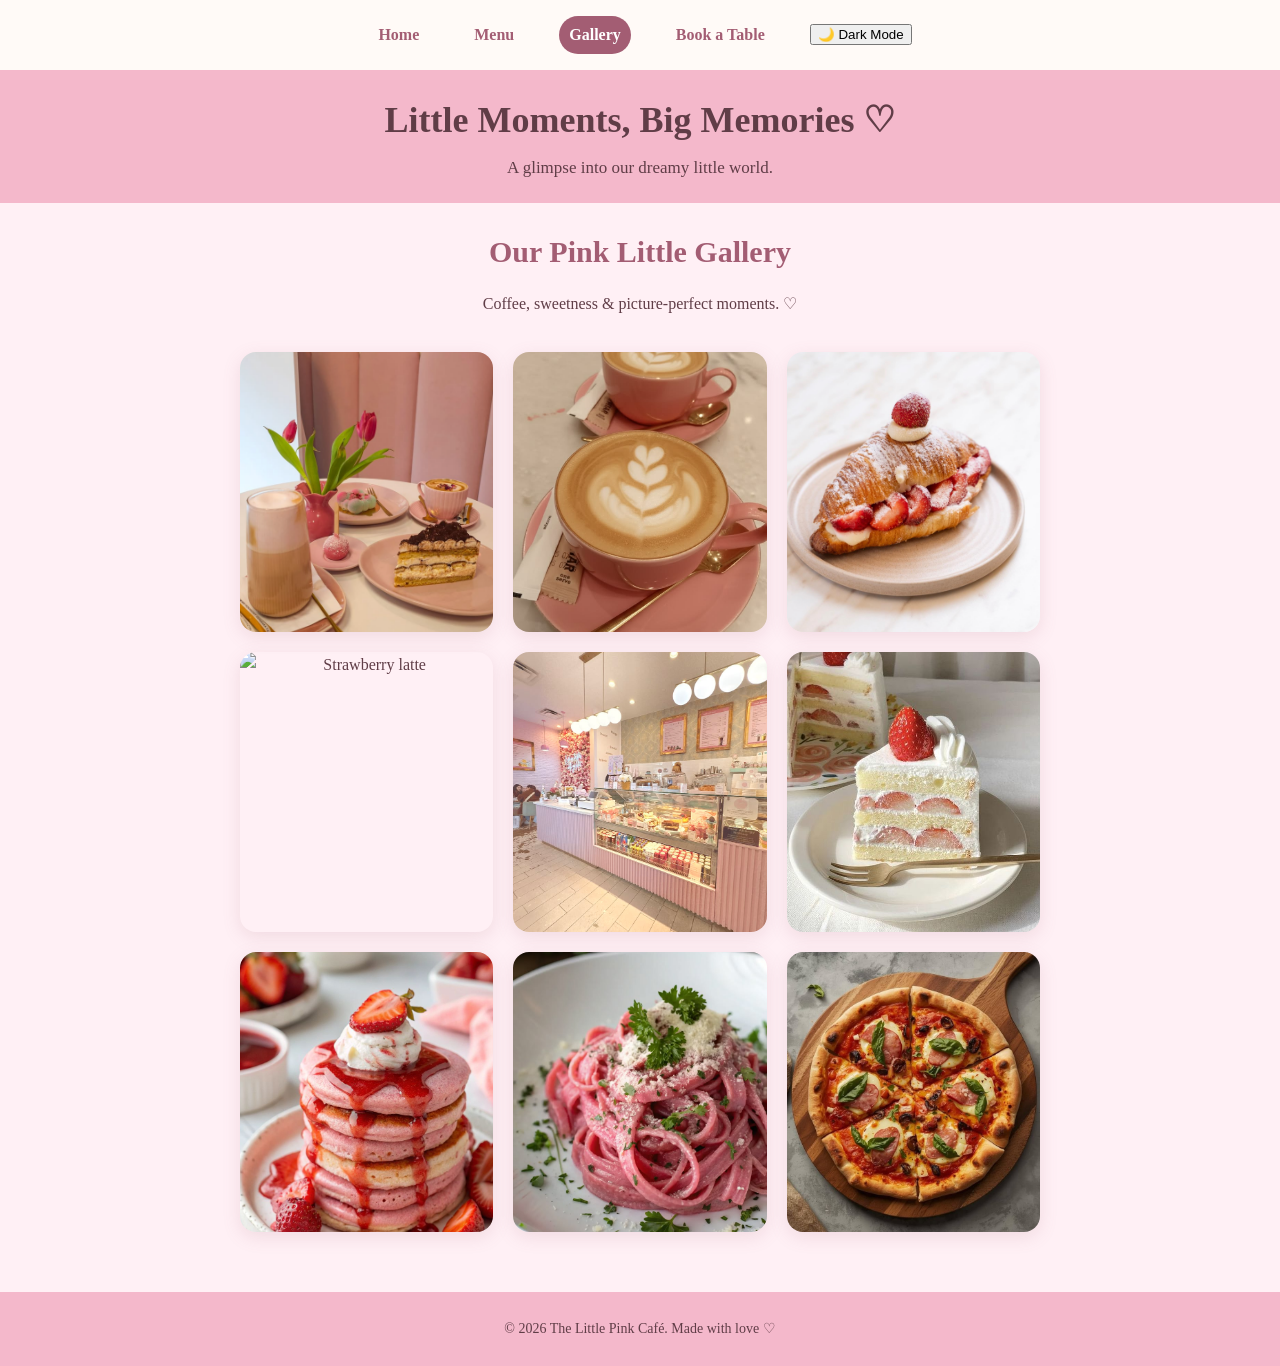
==== gallery.html @ 9cc0bf28 "Add gallery, booking form, dark mode and responsive design" ====
<!DOCTYPE html>
<html lang="en">
<head>
    <meta charset="UTF-8">
    <meta name="viewport" content="width=device-width, initial-scale=1.0">
    <title>Our Gallery | The Little Pink Café</title>
    <link rel="stylesheet" href="css/style.css">
</head>

<body>

    <nav class="navbar">
        <a href="index.html">Home</a>
        <a href="menu.html">Menu</a>
        <a href="gallery.html" class="active">Gallery</a>
        <a href="booking.html">Book a Table</a>
        <button id="theme-toggle" type="button">🌙 Dark Mode</button>
    </nav>

    <header>
        <h1>Little Moments, Big Memories ♡</h1>
        <p>A glimpse into our dreamy little world.</p>
    </header>

    <main>
        <section>
            <h2>Our Pink Little Gallery</h2>
            <p>Coffee, sweetness &amp; picture-perfect moments. ♡</p>
        
<div class="gallery-grid">
    <img src="images/cafe aesthetic.jpeg" alt="Pink cafe table with coffee and desserts" loading="lazy">
    <img src="images/cappuccino.jpeg" alt="Cappuccino in pink cups" loading="lazy">
    <img src="images/croissant.jpeg" alt="Strawberry cream croissant" loading="lazy">

    <img src="images/Strawberry latte.jpeg" alt="Strawberry latte" loading="lazy">
    <img src="images/cafe interior.jpeg" alt="Pastel pink cafe interior" loading="lazy">
    <img src="images/strawberry cake.jpeg" alt="Strawberry cream cake" loading="lazy">

    <img src="images/Strawberry Pancakes.jpeg" alt="Pink strawberry pancakes" loading="lazy">
    <img src="images/pasta.jpeg" alt="Pink sauce pasta" loading="lazy">
    <img src="images/pizza.jpeg" alt="Freshly baked pizza" loading="lazy">
</div>

</section>
    </main>

    <footer>
        <p>&copy; 2026 The Little Pink Café. Made with love ♡</p>
    </footer>

<script src="js/script.js"></script>



</body>
</html>
---- css/style.css ----
/* The Little Pink Café - Main Styles */

:root {
    --pink: #f4b8cb;
    --light-pink: #fff0f5;
    --dark-pink: #a35d73;
    --cream: #fffaf7;
    --text: #603d47;
}

* {
    box-sizing: border-box;
}

body {
    margin: 0;
    font-family: Georgia, serif;
    background-color: var(--light-pink);
    color: var(--text);
    line-height: 1.6;
}

/* Header */

header {
    text-align: center;
    padding: 45px 20px;
    background-color: var(--pink);
}

header h1 {
    font-size: 42px;
    margin-bottom: 10px;
}

header p {
    font-size: 17px;
}

/* Welcome Section */

main {
    padding: 70px 20px;
}

section {
    max-width: 800px;
    margin: auto;
    text-align: center;
}

section h2 {
    font-size: 36px;
    color: var(--dark-pink);
}

section p {
    font-size: 18px;
    margin-bottom: 35px;
}

/* Menu Button */

section a {
    display: inline-block;
    padding: 13px 28px;
    background-color: var(--dark-pink);
    color: white;
    text-decoration: none;
    border-radius: 30px;
    transition: background-color 0.3s;
}

section a:hover {
    background-color: var(--text);
}

/* Footer */

footer {
    text-align: center;
    padding: 20px;
    background-color: var(--pink);
    font-size: 14px;
}

/* Mobile Responsive */

@media (max-width: 600px) {
    header h1 {
        font-size: 30px;
    }

    section h2 {
        font-size: 28px;
    }

    main {
        padding: 45px 20px;
    }
}

/* Beautiful Homepage Image */

.hero-image {
    display: block;
    width: 100%;
    max-width: 750px;
    height: auto;
    margin: 30px auto;
    border-radius: 24px;
    box-shadow: 0 12px 30px rgba(163, 93, 115, 0.12);
}

/* Compact Homepage Layout */

header {
    padding: 22px 20px;
}

header h1 {
    margin: 0 0 5px;
    font-size: 36px;
}

header p {
    margin: 0;
}

main {
    padding: 25px 20px;
}

section h2 {
    font-size: 30px;
    margin: 0 0 15px;
}

.hero-image {
    display: block;
    width: 100%;
    max-width: 620px;
    height: 290px;
    object-fit: cover;
    object-position: center;
    margin: 15px auto;
    border: none;
    border-radius: 20px;
    box-shadow: 0 8px 25px rgba(163, 93, 115, 0.12);
}

section p {
    font-size: 16px;
    margin: 12px auto 18px;
}

section a {
    padding: 11px 25px;
}

footer {
    padding: 12px;
}

@media (max-width: 600px) {
    header h1 {
        font-size: 28px;
    }

    section h2 {
        font-size: 24px;
    }

    .hero-image {
        height: 220px;
    }
}

/* Show the complete homepage image */

.hero-image {
    display: block;
    width: 100%;
    max-width: 620px;
    height: auto;
    object-fit: contain;
    margin: 12px auto;
    border: none;
    border-radius: 20px;
    box-shadow: 0 8px 25px rgba(163, 93, 115, 0.12);
}

/* Little Pink Cafe Menu */

.menu-section {
    max-width: 850px;
    margin: 35px auto;
    text-align: center;
}

.cafe-menu {
    width: 100%;
    border-collapse: collapse;
    background-color: #fffaf7;
    border-radius: 18px;
    overflow: hidden;
    box-shadow: 0 8px 25px rgba(163, 93, 115, 0.12);
}

.cafe-menu th {
    background-color: #a35d73;
    color: white;
    padding: 17px;
}

.cafe-menu td {
    padding: 16px;
    border-bottom: 1px solid #f4b8cb;
}

.cafe-menu tbody tr:hover {
    background-color: #fff0f5;
}

.menu-note {
    background-color: #f4b8cb;
    color: #603d47;
    font-style: italic;
    font-weight: bold;
}

@media (max-width: 600px) {
    .cafe-menu th,
    .cafe-menu td {
        padding: 10px 6px;
        font-size: 13px;
    }
}

/* Navigation Bar */

.navbar {
    display: flex;
    justify-content: center;
    align-items: center;
    gap: 35px;
    padding: 16px 20px;
    background-color: #fffaf7;
    flex-wrap: wrap;
}

.navbar a {
    color: #a35d73;
    font-size: 16px;
    font-weight: bold;
    text-decoration: none;
    padding: 6px 10px;
    border-radius: 20px;
    transition: 0.3s;
}

.navbar a:hover {
    background-color: #fff0f5;
}

.navbar a.active {
    background-color: #a35d73;
    color: white;
}

@media (max-width: 600px) {
    .navbar {
        gap: 8px;
    }

    .navbar a {
        font-size: 13px;
        padding: 6px 8px;
    }
}

/* Homepage Description */

section > p {
    max-width: 620px;
    margin: 12px auto 18px;
    text-align: center;
    line-height: 1.6;
}
/* ===== PINK CAFE GALLERY ===== */

.gallery-grid {
    display: grid;
    grid-template-columns: repeat(3, 1fr);
    gap: 22px;
    margin-top: 35px;
}

.gallery-grid img {
    width: 100%;
    height: 280px;
    object-fit: cover;
    border-radius: 18px;
    box-shadow: 0 5px 18px rgba(163, 93, 115, 0.15);
    transition: transform 0.3s ease, box-shadow 0.3s ease;
}

/* Pretty hover effect */
.gallery-grid img:hover {
    transform: scale(1.04);
    box-shadow: 0 10px 25px rgba(163, 93, 115, 0.25);
}

/* Tablet screens */
@media (max-width: 900px) {
    .gallery-grid {
        grid-template-columns: repeat(2, 1fr);
    }
}

/* Mobile screens */
@media (max-width: 600px) {
    .gallery-grid {
        grid-template-columns: 1fr;
    }

    .gallery-grid img {
        height: 320px;
    }
}

/* Gallery - 3 x 3 photo grid */
.gallery-grid {
    display: grid;
    grid-template-columns: repeat(3, 1fr);
    gap: 20px;
    max-width: 1100px;
    margin: 35px auto;
}

.gallery-grid img {
    width: 100%;
    height: 280px;
    object-fit: cover;
    border-radius: 16px;
    transition: transform 0.3s ease;
}

.gallery-grid img:hover {
    transform: scale(1.04);
}

@media (max-width: 768px) {
    .gallery-grid {
        grid-template-columns: repeat(2, 1fr);
    }
}

@media (max-width: 480px) {
    .gallery-grid {
        grid-template-columns: 1fr;
    }
}

/* Gallery Lightbox */
.lightbox {
    position: fixed;
    top: 0;
    left: 0;
    width: 100%;
    height: 100%;
    background: rgba(30, 15, 25, 0.9);
    display: flex;
    justify-content: center;
    align-items: center;
    z-index: 1000;
    cursor: pointer;
    padding: 20px;
}

.lightbox img {
    max-width: 90%;
    max-height: 90vh;
    object-fit: contain;
    border-radius: 15px;
    box-shadow: 0 10px 40px rgba(0, 0, 0, 0.4);
}

/* BOOK A TABLE PAGE */

.booking-section {
    max-width: 650px;
    margin: 0 auto;
    padding: 30px 20px;
}

.booking-section h2 {
    color: #a35d73;
    font-size: 36px;
    margin-bottom: 10px;
}

.booking-form {
    background: #fffaf7;
    padding: 40px;
    border-radius: 25px;
    box-shadow: 0 8px 30px rgba(163, 93, 115, 0.12);
    text-align: left;
    margin-top: 30px;
}

.booking-form label {
    display: block;
    margin: 18px 0 8px;
    font-weight: bold;
    color: #8f5367;
}

.booking-form input,
.booking-form select,
.booking-form textarea {
    width: 100%;
    padding: 14px;
    border: 1px solid #f0c6d4;
    border-radius: 12px;
    background: #fff5f8;
    color: #603d47;
    font-family: inherit;
    font-size: 15px;
}

.booking-form input:focus,
.booking-form select:focus,
.booking-form textarea:focus {
    outline: 2px solid #d98ca7;
    border-color: #d98ca7;
}

.booking-form button {
    display: block;
    width: 100%;
    margin-top: 30px;
    padding: 16px;
    border: none;
    border-radius: 30px;
    background: #a35d73;
    color: white;
    font-family: inherit;
    font-size: 17px;
    font-weight: bold;
    cursor: pointer;
    transition: background 0.3s, transform 0.3s;
}

.booking-form button:hover {
    background: #87465d;
    transform: translateY(-2px);
}

@media (max-width: 600px) {
    .booking-form {
        padding: 24px;
    }

    .booking-section h2 {
        font-size: 28px;
    }
}

/* Navigation bar */

nav {
    display: flex;
    justify-content: center;
    align-items: center;
    flex-wrap: wrap;
    gap: 30px;
    padding: 18px 20px;
    background-color: #fffaf7;
}

nav a {
    color: #a35d73;
    text-decoration: none;
    font-size: 17px;
    font-weight: bold;
    padding: 8px 14px;
    border-radius: 25px;
    transition: 0.3s;
}

nav a:hover,
nav a.active {
    background-color: #a35d73;
    color: white;
}

@media (max-width: 600px) {
    nav {
        gap: 8px;
    }

    nav a {
        font-size: 14px;
        padding: 8px 10px;
    }
}

/* Our Café Location */
.location-section {
    max-width: 900px;
    margin: 60px auto;
    padding: 20px;
    text-align: center;
}

.location-section h2 {
    color: #a35d73;
    margin-bottom: 12px;
}

.location-section iframe {
    display: block;
    margin-top: 25px;
    border-radius: 20px;
    box-shadow: 0 10px 30px rgba(163, 93, 115, 0.12);
}

/* Dark Mode Theme */
html.dark-mode,
body.dark-mode {
    --pink: #694453;
    --light-pink: #241c24;
    --dark-pink: #e6a1b8;
    --cream: #342832;
    --text: #fff0f5;
}

body.dark-mode .booking-form {
    background-color: var(--cream);
}

body.dark-mode input,
body.dark-mode select,
body.dark-mode textarea {
    background-color: #443440;
    color: #fff0f5;
    border-color: #9f7187;
}

body.dark-mode nav {
    background-color: var(--cream);
}

/* Improve Dark Mode Readability */
body.dark-mode .booking-form label,
body.dark-mode .location-section h2,
body.dark-mode section h2,
body.dark-mode nav a {
    color: #f7c6d8;
}

body.dark-mode input::placeholder,
body.dark-mode textarea::placeholder {
    color: #d5b8c5;
}

body.dark-mode #theme-toggle {
    background-color: #f7c6d8;
    color: #342832;
    border: none;
    border-radius: 25px;
    padding: 10px 18px;
    cursor: pointer;
}
/* Fix Menu Table in Dark Mode */
body.dark-mode table,
body.dark-mode table tbody,
body.dark-mode table td {
    background-color: #3b2934;
    color: #fff0f5;
}

body.dark-mode table th {
    background-color: #a35d73;
    color: white;
}

body.dark-mode table td {
    border-color: #6d4a5b;
}


/* Mobile Navigation Improvements */
@media (max-width: 600px) {
    .navbar {
        display: flex;
        flex-direction: row;
        flex-wrap: wrap;
        justify-content: center;
        align-items: center;
        gap: 12px;
        padding: 15px 10px;
    }

    .navbar a {
        font-size: 14px;
    }

    #theme-toggle {
        font-size: 13px;
        padding: 8px 14px;
    }
}
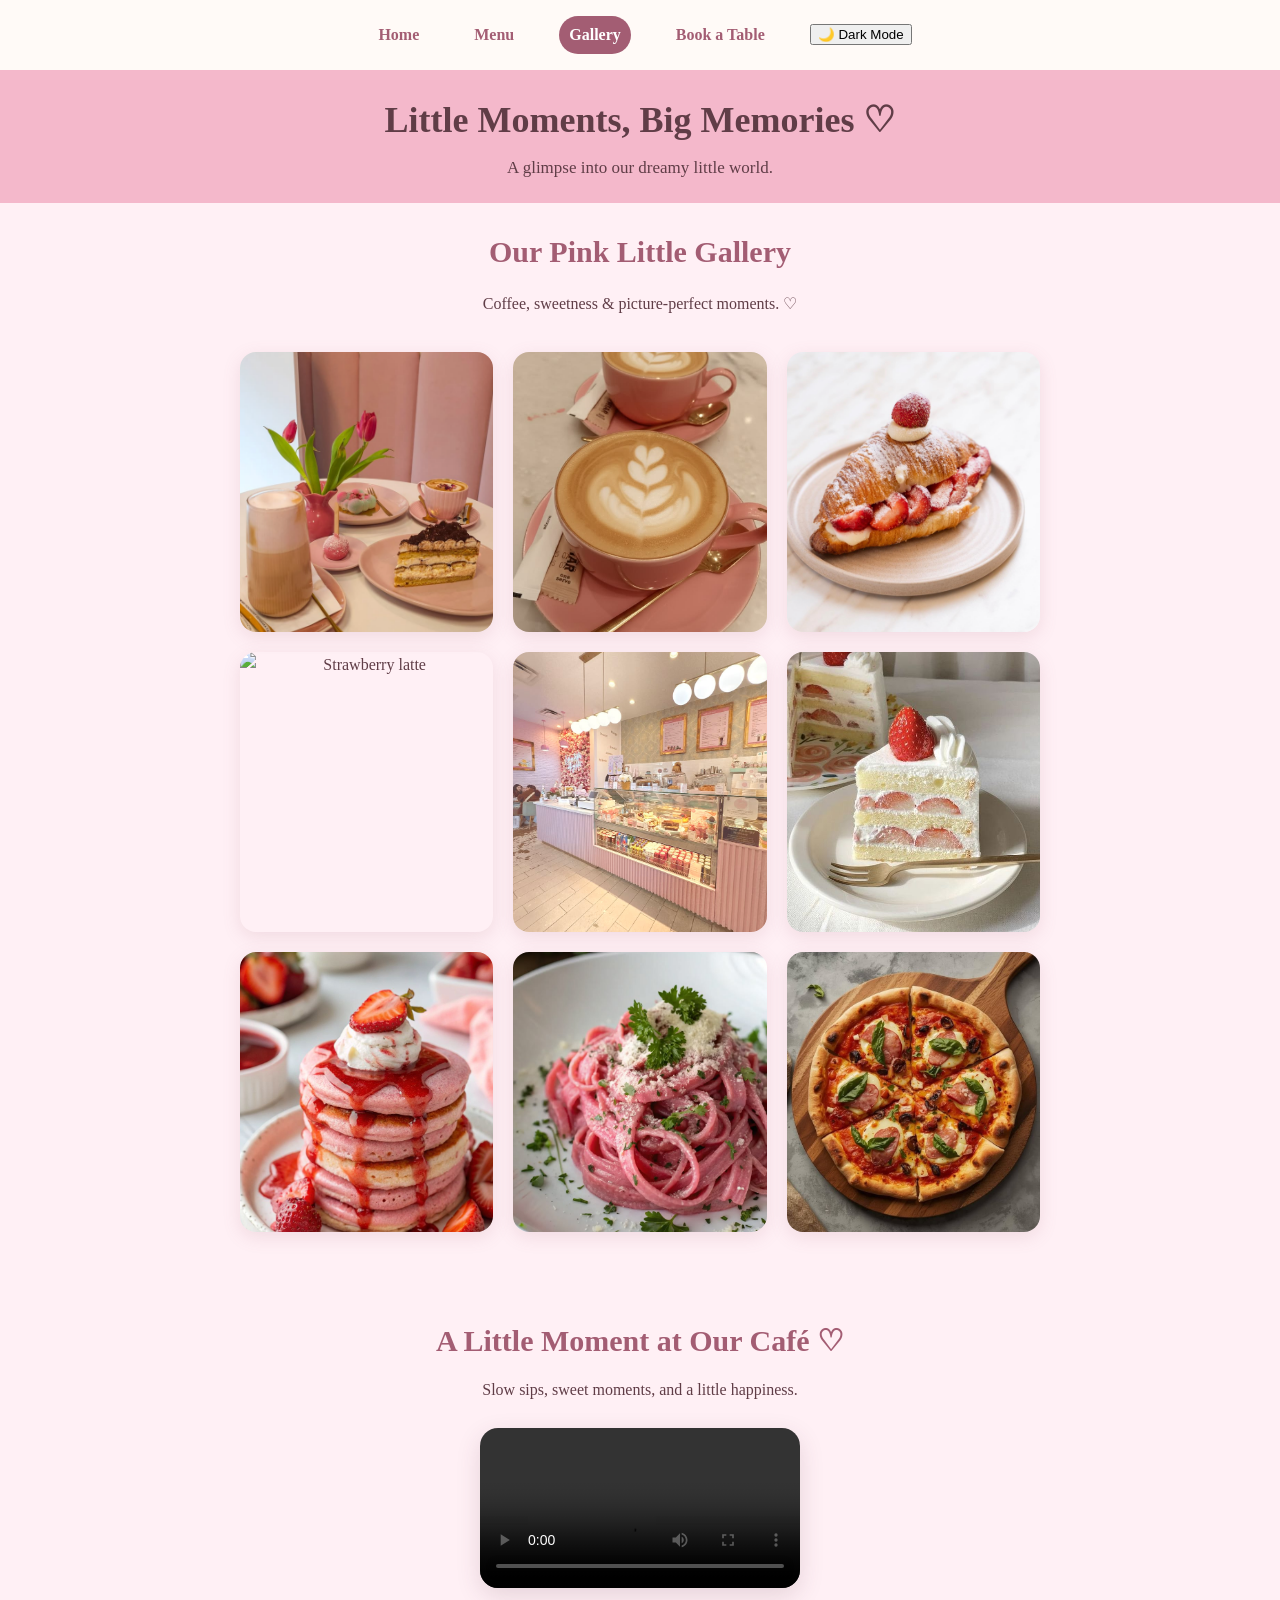
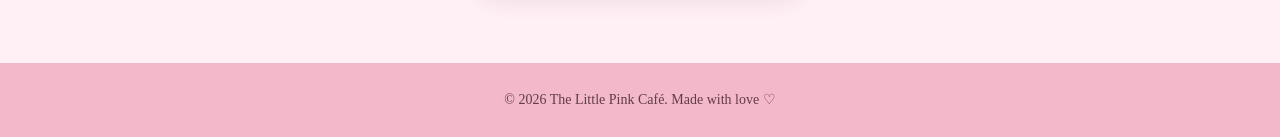
==== commit c7b6a908: "Add website improvements, gallery video and README screenshots" ====
--- a/gallery.html
+++ b/gallery.html
@@ -43,6 +43,17 @@
 </div>
 
 </section>
+
+<section class="cafe-video">
+    <h2>A Little Moment at Our Café ♡</h2>
+    <p>Slow sips, sweet moments, and a little happiness.</p>
+
+    <video controls playsinline preload="metadata" width="320">
+        <source src="videos/cafe video.mp4" type="video/mp4">
+        Your browser does not support video playback.
+    </video>
+</section>
+
     </main>
 
     <footer>
--- a/css/style.css
+++ b/css/style.css
@@ -614,4 +614,100 @@
     }
 }
 
-
+/* Café Video Section */
+.cafe-video {
+    text-align: center;
+    padding: 50px 20px;
+}
+
+.cafe-video h2 {
+    margin-bottom: 12px;
+}
+
+.cafe-video p {
+    margin-bottom: 25px;
+}
+
+.cafe-video video {
+    display: block;
+    width: 100%;
+    max-width: 320px;
+    height: auto;
+    margin: 0 auto;
+    border-radius: 18px;
+    box-shadow: 0 8px 25px rgba(90, 50, 65, 0.15);
+}
+
+/* Daily Specials Section */
+.daily-specials {
+    text-align: center;
+    padding: 55px 20px;
+    max-width: 850px;
+    margin: 0 auto;
+}
+
+.daily-specials h2 {
+    color: #a65d79;
+    margin-bottom: 12px;
+}
+
+.special-days {
+    display: flex;
+    justify-content: center;
+    flex-wrap: wrap;
+    gap: 10px;
+    margin: 28px 0;
+}
+
+.special-days button {
+    background: #f8dce6;
+    color: #78465a;
+    border: 1px solid #eab7c9;
+    border-radius: 25px;
+    padding: 12px 17px;
+    font: inherit;
+    cursor: pointer;
+    transition: 0.2s ease;
+}
+
+.special-days button:hover,
+.special-days button.active {
+    background: #a65d79;
+    color: white;
+}
+
+.special-card {
+    background: #fff7fa;
+    border: 1px solid #f0cfdb;
+    border-radius: 20px;
+    padding: 28px 20px;
+    max-width: 440px;
+    margin: 0 auto;
+    box-shadow: 0 8px 24px rgba(150, 80, 110, 0.08);
+}
+
+.special-card h3 {
+    color: #a65d79;
+    margin-bottom: 12px;
+}
+
+.special-card p {
+    margin: 8px 0;
+}
+
+/* Dark Mode */
+.dark-mode .special-card {
+    background: #34232d;
+    border-color: #694558;
+}
+
+.dark-mode .special-card p {
+    color: #f9e4ec;
+}
+
+/* Daily Specials Heading - Dark Mode */
+.dark-mode .special-card h3 {
+    color: #f5bfd2;
+}
+
+
